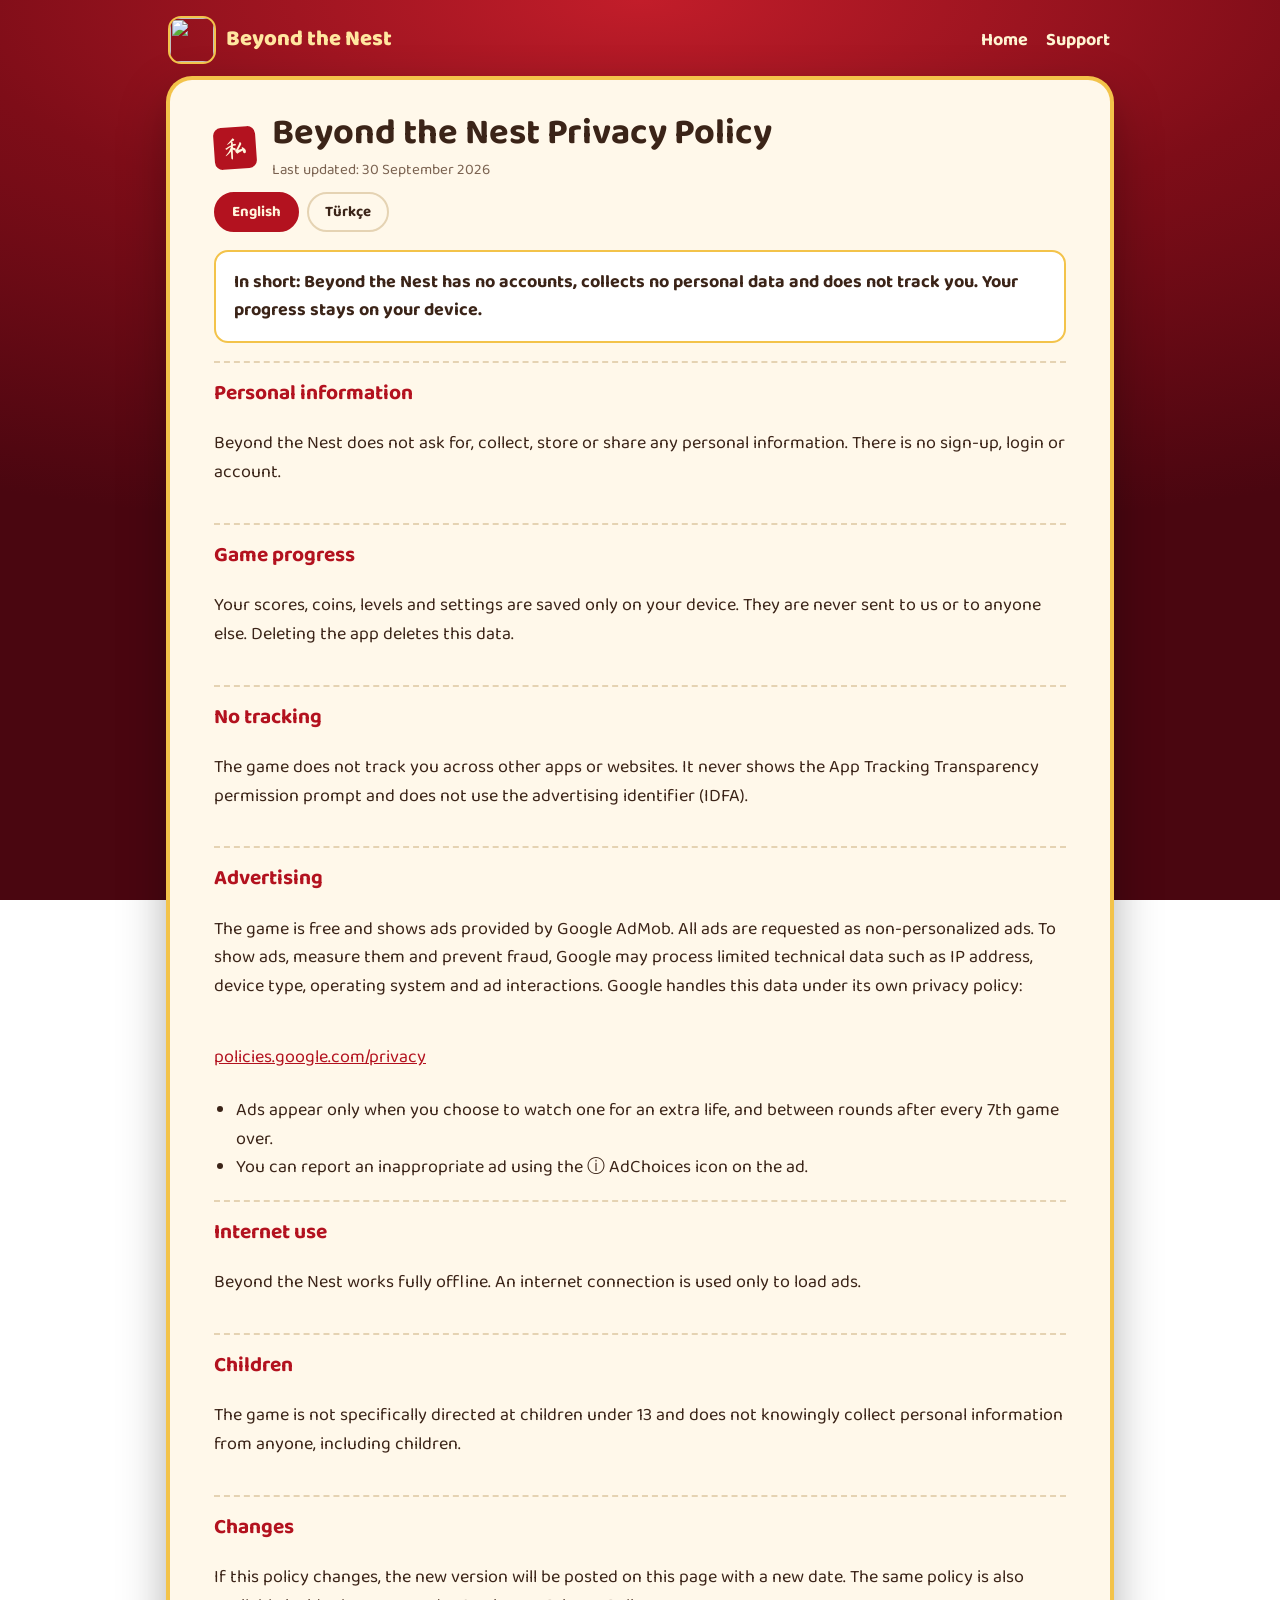
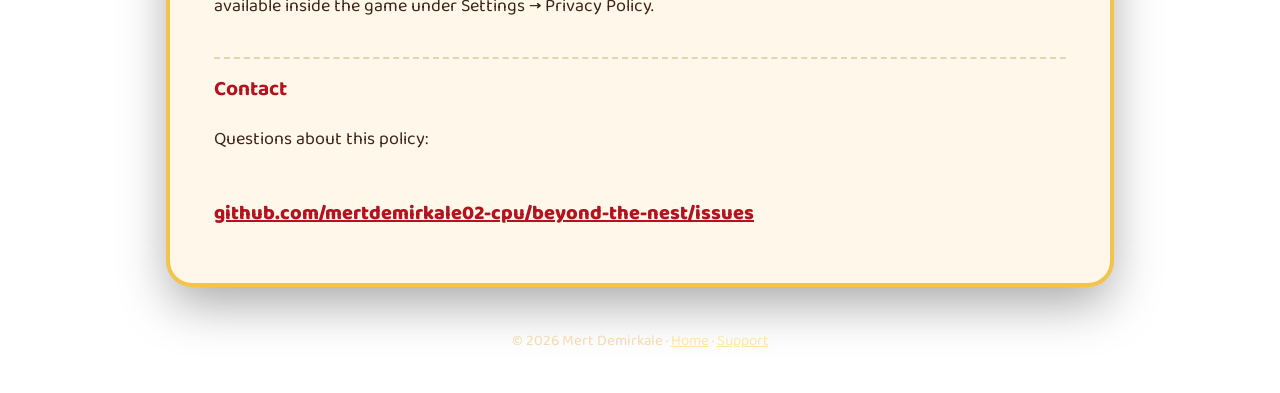
==== privacy.html @ e31048a6 "Add files via upload" ====
<!doctype html>
<html lang="en">
<head>
<meta charset="utf-8">
<meta name="viewport" content="width=device-width,initial-scale=1">
<title>Beyond the Nest Privacy Policy</title>
<link rel="icon" href="img/icon.png">
<link rel="preconnect" href="https://fonts.googleapis.com"><link rel="preconnect" href="https://fonts.gstatic.com" crossorigin>
<link rel="stylesheet" href="https://fonts.googleapis.com/css2?family=Baloo+2:wght@500;700;800&family=Ma+Shan+Zheng&display=swap">
<link rel="stylesheet" href="style.css">
<style>
.paper section{display:grid;gap:6px;padding-top:18px;margin-top:18px;border-top:2px dashed var(--rule)}
.paper section h2{font-size:21px;margin:0}
.paper header{display:flex;gap:16px;align-items:center;margin-bottom:10px}
.paper header h1{margin:0;font-size:clamp(26px,5vw,36px);line-height:1.1;color:var(--ink)}
.paper .meta{margin:4px 0 0;color:var(--muted);font-size:15px}
.summary{background:#fff;border:2px solid var(--gold);border-radius:14px;padding:16px 18px;font-weight:700;margin:6px 0}
.summary p{margin:0}
.paper ul{margin:0;padding-left:22px}
</style>
</head>
<body>
<div class="wrap">
  <header class="top">
    <a class="brand" href="./"><img src="img/icon.png" alt="">Beyond the Nest</a>
    <nav><a href="./">Home</a><a href="support.html">Support</a></nav>
  </header>
<section class="paper">
  <header>
    <div class="seal" aria-hidden="true">私</div>
    <div>
      <h1 data-en="Beyond the Nest Privacy Policy" data-tr="Beyond the Nest Gizlilik Politikası">Beyond the Nest Privacy Policy</h1>
      <p class="meta" data-en="Last updated: 30 September 2026" data-tr="Son güncelleme: 30 Eylül 2026">Last updated: 30 September 2026</p>
    </div>
  </header>

  <div class="lang" role="group" aria-label="Language">
    <button type="button" id="btn-en" aria-pressed="true" data-l="en">English</button>
    <button type="button" id="btn-tr" aria-pressed="false" data-l="tr">Türkçe</button>
  </div>

  <div class="summary"><p data-en="In short: Beyond the Nest has no accounts, collects no personal data and does not track you. Your progress stays on your device." data-tr="Kısaca: Beyond the Nest'te hesap yoktur, kişisel veri toplanmaz ve seni takip etmez. İlerlemen cihazında kalır.">In short: Beyond the Nest has no accounts, collects no personal data and does not track you. Your progress stays on your device.</p></div>

  <section>
    <h2 data-en="Personal information" data-tr="Kişisel bilgiler">Personal information</h2>
    <p data-en="Beyond the Nest does not ask for, collect, store or share any personal information. There is no sign-up, login or account." data-tr="Beyond the Nest hiçbir kişisel bilgi istemez, toplamaz, saklamaz ya da paylaşmaz. Üyelik, giriş veya hesap yoktur.">Beyond the Nest does not ask for, collect, store or share any personal information. There is no sign-up, login or account.</p>
  </section>

  <section>
    <h2 data-en="Game progress" data-tr="Oyun ilerlemesi">Game progress</h2>
    <p data-en="Your scores, coins, levels and settings are saved only on your device. They are never sent to us or to anyone else. Deleting the app deletes this data." data-tr="Skorların, sikkelerin, seviyen ve ayarların yalnızca cihazında saklanır. Bize ya da başka birine asla gönderilmez. Uygulamayı silmek bu verileri de siler.">Your scores, coins, levels and settings are saved only on your device. They are never sent to us or to anyone else. Deleting the app deletes this data.</p>
  </section>

  <section>
    <h2 data-en="No tracking" data-tr="Takip yok">No tracking</h2>
    <p data-en="The game does not track you across other apps or websites. It never shows the App Tracking Transparency permission prompt and does not use the advertising identifier (IDFA)." data-tr="Oyun seni başka uygulamalarda veya web sitelerinde takip etmez. Uygulama Takip Şeffaflığı izin penceresini hiç göstermez ve reklam kimliğini (IDFA) kullanmaz.">The game does not track you across other apps or websites. It never shows the App Tracking Transparency permission prompt and does not use the advertising identifier (IDFA).</p>
  </section>

  <section>
    <h2 data-en="Advertising" data-tr="Reklamlar">Advertising</h2>
    <p data-en="The game is free and shows ads provided by Google AdMob. All ads are requested as non-personalized ads. To show ads, measure them and prevent fraud, Google may process limited technical data such as IP address, device type, operating system and ad interactions. Google handles this data under its own privacy policy:" data-tr="Oyun ücretsizdir ve Google AdMob reklamları gösterir. Tüm reklamlar kişiselleştirilmemiş reklam olarak istenir. Reklamları göstermek, ölçmek ve sahtekârlığı önlemek için Google; IP adresi, cihaz türü, işletim sistemi ve reklam etkileşimleri gibi sınırlı teknik verileri işleyebilir. Google bu verileri kendi gizlilik politikasına göre işler:">The game is free and shows ads provided by Google AdMob. All ads are requested as non-personalized ads. To show ads, measure them and prevent fraud, Google may process limited technical data such as IP address, device type, operating system and ad interactions. Google handles this data under its own privacy policy:</p>
    <p><a href="https://policies.google.com/privacy" rel="noopener">policies.google.com/privacy</a></p>
    <ul>
      <li data-en="Ads appear only when you choose to watch one for an extra life, and between rounds after every 7th game over." data-tr="Reklamlar yalnızca ekstra can için izlemeyi seçtiğinde ve her 7. oyun sonunda turlar arasında görünür.">Ads appear only when you choose to watch one for an extra life, and between rounds after every 7th game over.</li>
      <li data-en="You can report an inappropriate ad using the ⓘ AdChoices icon on the ad." data-tr="Uygunsuz bir reklamı, reklamın üzerindeki ⓘ AdChoices simgesiyle bildirebilirsin.">You can report an inappropriate ad using the ⓘ AdChoices icon on the ad.</li>
    </ul>
  </section>

  <section>
    <h2 data-en="Internet use" data-tr="İnternet kullanımı">Internet use</h2>
    <p data-en="Beyond the Nest works fully offline. An internet connection is used only to load ads." data-tr="Beyond the Nest tamamen internetsiz çalışır. İnternet bağlantısı yalnızca reklamları yüklemek için kullanılır.">Beyond the Nest works fully offline. An internet connection is used only to load ads.</p>
  </section>

  <section>
    <h2 data-en="Children" data-tr="Çocuklar">Children</h2>
    <p data-en="The game is not specifically directed at children under 13 and does not knowingly collect personal information from anyone, including children." data-tr="Oyun özellikle 13 yaş altı çocuklara yönelik değildir ve çocuklar dahil hiç kimseden bilerek kişisel bilgi toplamaz.">The game is not specifically directed at children under 13 and does not knowingly collect personal information from anyone, including children.</p>
  </section>

  <section>
    <h2 data-en="Changes" data-tr="Değişiklikler">Changes</h2>
    <p data-en="If this policy changes, the new version will be posted on this page with a new date. The same policy is also available inside the game under Settings → Privacy Policy." data-tr="Bu politika değişirse yeni sürüm yeni tarihle bu sayfada yayınlanır. Aynı politika oyunun içinde Ayarlar → Gizlilik Politikası bölümünde de bulunur.">If this policy changes, the new version will be posted on this page with a new date. The same policy is also available inside the game under Settings → Privacy Policy.</p>
  </section>

  
  <section>
    <h2 data-en="Contact" data-tr="İletişim">Contact</h2>
    <p data-en="Questions about this policy:" data-tr="Bu politika hakkındaki sorular için:">Questions about this policy:</p>
    <p class="mail"><a href="https://github.com/mertdemirkale02-cpu/beyond-the-nest/issues">github.com/mertdemirkale02-cpu/beyond-the-nest/issues</a></p>
  </section>
</section>
  <footer>© 2026 Mert Demirkale · <a href="./">Home</a> · <a href="support.html">Support</a></footer>
</div>
<script>
(function(){
  const btns=document.querySelectorAll('.lang button');
  function setLang(l){
    document.documentElement.lang=l;
    document.querySelectorAll('[data-en]').forEach(el=>{el.textContent=el.getAttribute('data-'+l)});
    btns.forEach(b=>b.setAttribute('aria-pressed',String(b.dataset.l===l)));
    try{localStorage.setItem('btn-lang',l)}catch(e){}
  }
  btns.forEach(b=>b.addEventListener('click',()=>setLang(b.dataset.l)));
  let l='en';try{l=localStorage.getItem('btn-lang')||(navigator.language||'').slice(0,2)}catch(e){}
  setLang(l==='tr'?'tr':'en');
})();
</script>

</body>
</html>
---- style.css ----
/* Beyond the Nest: red lacquer + gold, paper panels */
:root{
  --bg:#7e0d18; --bg2:#4a0610; --paper:#fff8ea; --ink:#3b2418; --muted:#7a6250;
  --red:#b3121f; --gold:#f3c34a; --gold2:#ffe7a0; --rule:#e5d3b3;
  --display:"Baloo 2",system-ui,-apple-system,"Segoe UI",sans-serif;
  --zh:"Ma Shan Zheng","Kaiti SC","STKaiti",serif;
}
*{box-sizing:border-box}
html{-webkit-text-size-adjust:100%}
body{margin:0;background:radial-gradient(120% 60% at 50% 0%,#c21d2a 0%,var(--bg) 45%,var(--bg2) 100%) fixed;color:var(--ink);font-family:var(--display);font-size:18px;line-height:1.6}
a{color:var(--red)}
.wrap{max-width:980px;margin:0 auto;padding:0 20px}
header.top{display:flex;align-items:center;justify-content:space-between;gap:16px;padding:18px 0;flex-wrap:wrap}
.brand{display:flex;align-items:center;gap:12px;color:var(--gold2);text-decoration:none;font-weight:800;font-size:22px}
.brand img{width:44px;height:44px;border-radius:11px;box-shadow:0 0 0 2px var(--gold)}
nav{display:flex;gap:18px;flex-wrap:wrap}
nav a{color:#fff4d2;text-decoration:none;font-weight:700}
nav a:hover,nav a:focus-visible{color:var(--gold2);text-decoration:underline}
.hero{display:grid;grid-template-columns:1.1fr .9fr;gap:36px;align-items:center;padding:28px 0 48px;color:#fff4d2}
.hero .zh{font-family:var(--zh);font-size:clamp(38px,6vw,60px);color:var(--gold2);line-height:1;margin:0}
.hero h1{margin:6px 0 10px;font-size:clamp(40px,7vw,72px);line-height:1;font-weight:800;color:#fff4c2;text-shadow:0 5px 0 #5c0810;text-wrap:balance}
.hero p{font-size:20px;max-width:34em;margin:0 0 20px}
.badge{display:inline-block;background:var(--gold);color:#5a1a05;font-weight:800;padding:10px 22px;border-radius:14px;box-shadow:0 5px 0 #7a4d06;text-decoration:none}
.phones{display:flex;justify-content:center}
.phones img{width:min(300px,80%);border-radius:28px;box-shadow:0 0 0 8px var(--gold),0 0 0 13px #5c0810,0 30px 60px rgba(0,0,0,.5)}
.paper{background:var(--paper);border-radius:22px;padding:34px clamp(20px,4vw,44px);margin:0 0 36px;box-shadow:0 0 0 4px var(--gold),0 20px 50px rgba(0,0,0,.35)}
.paper h2{margin:0 0 14px;color:var(--red);font-size:30px;line-height:1.15}
.paper h3{margin:22px 0 4px;color:var(--red);font-size:20px}
.feat{display:grid;grid-template-columns:repeat(auto-fit,minmax(240px,1fr));gap:18px;margin:10px 0 0;padding:0;list-style:none}
.feat li{display:flex;gap:12px;align-items:flex-start}
.seal{flex:none;width:42px;height:42px;display:grid;place-items:center;background:var(--red);color:#fff5dc;font-family:var(--zh);font-size:24px;border-radius:8px;transform:rotate(-4deg)}
.feat b{display:block;color:var(--ink)}
.gallery{display:grid;grid-template-columns:repeat(3,1fr);gap:16px}
.gallery img{width:100%;border-radius:18px;box-shadow:0 0 0 4px var(--gold)}
.muted{color:var(--muted)}
.mail{font-weight:800;font-size:20px;user-select:all;word-break:break-all}
footer{color:#f3d9b0;text-align:center;padding:10px 0 40px;font-size:15px}
footer a{color:var(--gold2)}
.lang{display:flex;gap:8px;margin:0 0 18px}
.lang button{font:700 15px var(--display);padding:6px 16px;border-radius:30px;border:2px solid var(--rule);background:transparent;color:var(--ink);cursor:pointer}
.lang button[aria-pressed="true"]{background:var(--red);border-color:var(--red);color:#fff5dc}
@media (max-width:760px){.hero{grid-template-columns:1fr;text-align:center}.hero p{margin-inline:auto}.gallery{grid-template-columns:1fr 1fr}.gallery img:nth-child(3){display:none}}
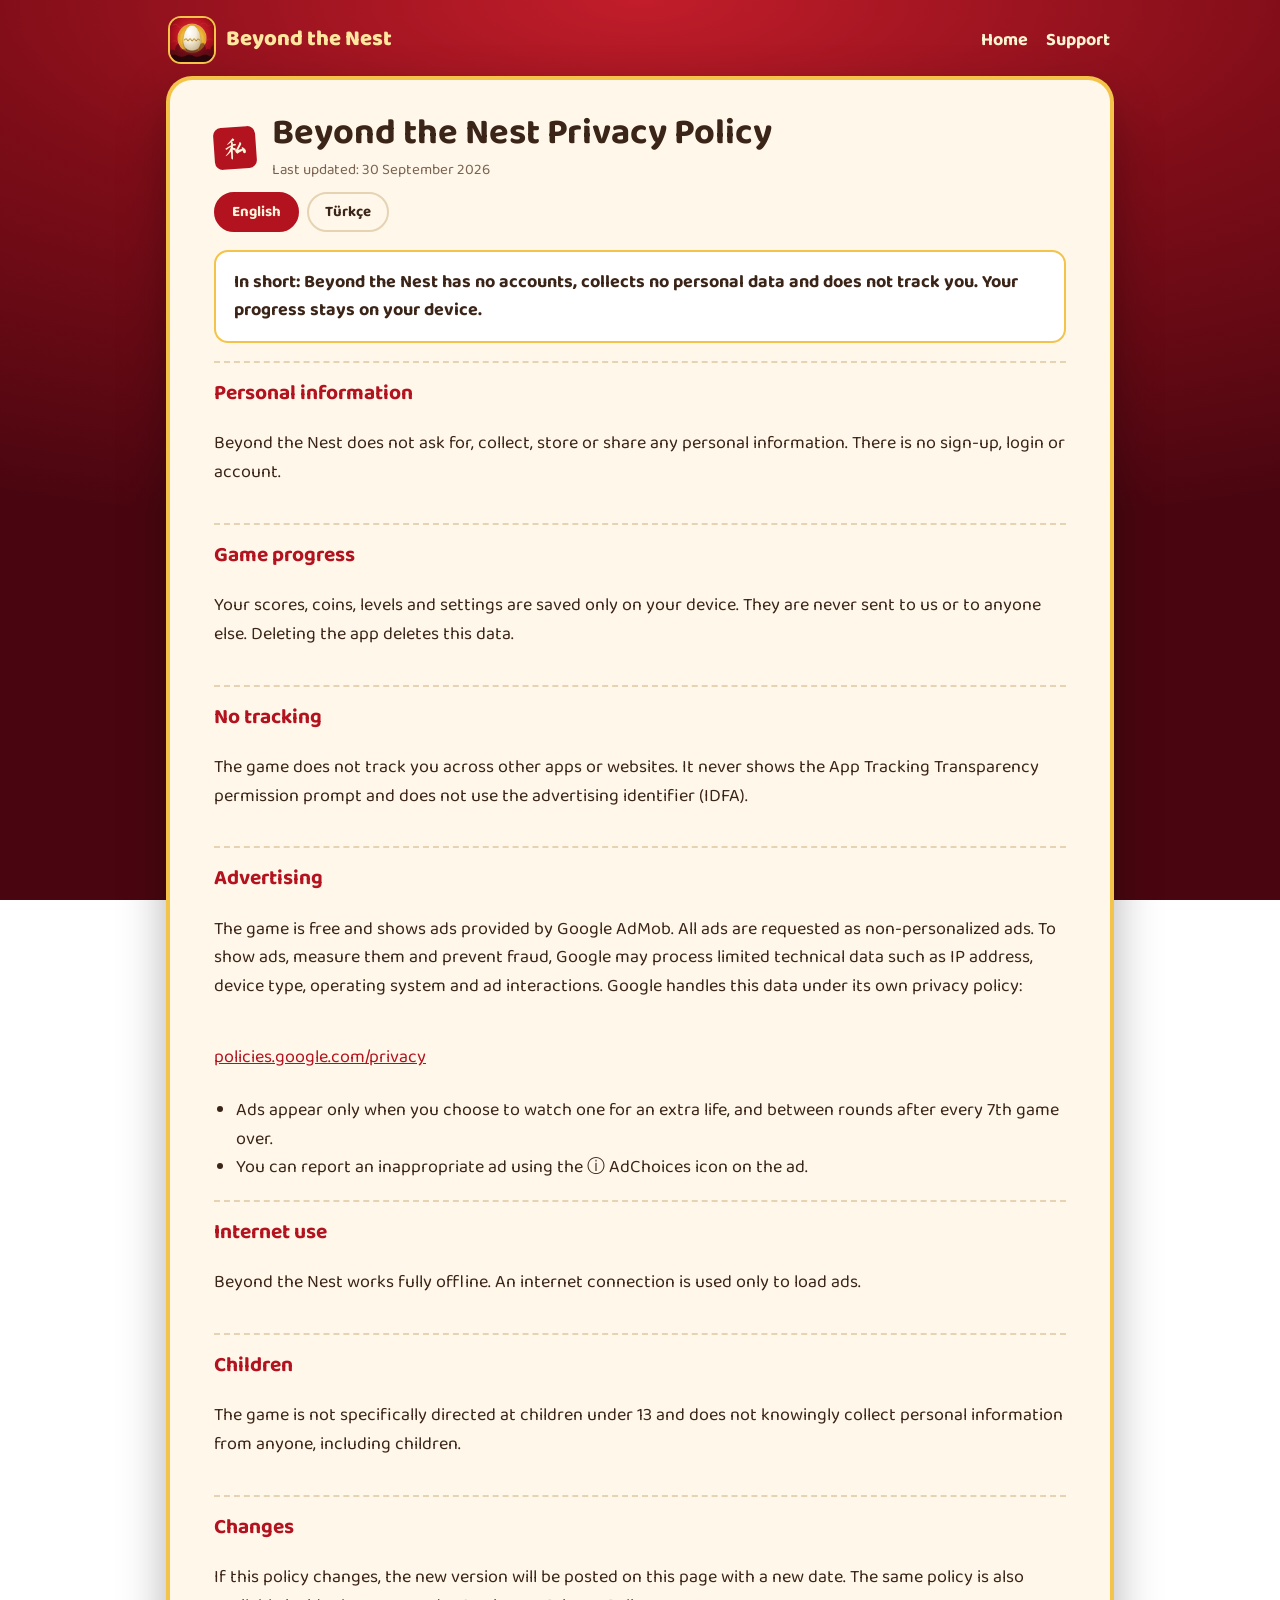
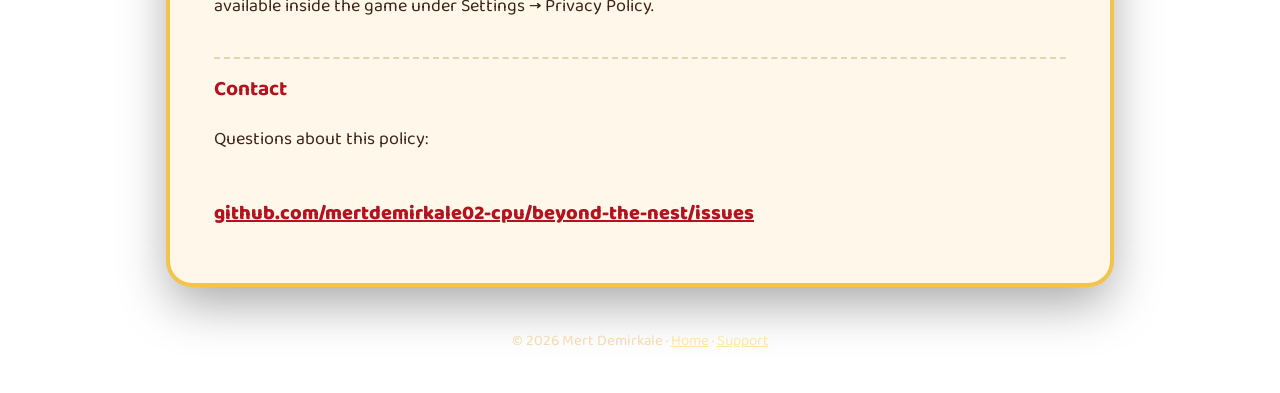
==== commit 9b4420ba: "Add files via upload" ====
--- a/privacy.html
+++ b/privacy.html
@@ -4,7 +4,7 @@
 <meta charset="utf-8">
 <meta name="viewport" content="width=device-width,initial-scale=1">
 <title>Beyond the Nest Privacy Policy</title>
-<link rel="icon" href="img/icon.png">
+<link rel="icon" href="icon.png">
 <link rel="preconnect" href="https://fonts.googleapis.com"><link rel="preconnect" href="https://fonts.gstatic.com" crossorigin>
 <link rel="stylesheet" href="https://fonts.googleapis.com/css2?family=Baloo+2:wght@500;700;800&family=Ma+Shan+Zheng&display=swap">
 <link rel="stylesheet" href="style.css">
@@ -22,7 +22,7 @@
 <body>
 <div class="wrap">
   <header class="top">
-    <a class="brand" href="./"><img src="img/icon.png" alt="">Beyond the Nest</a>
+    <a class="brand" href="./"><img src="icon.png" alt="">Beyond the Nest</a>
     <nav><a href="./">Home</a><a href="support.html">Support</a></nav>
   </header>
 <section class="paper">
